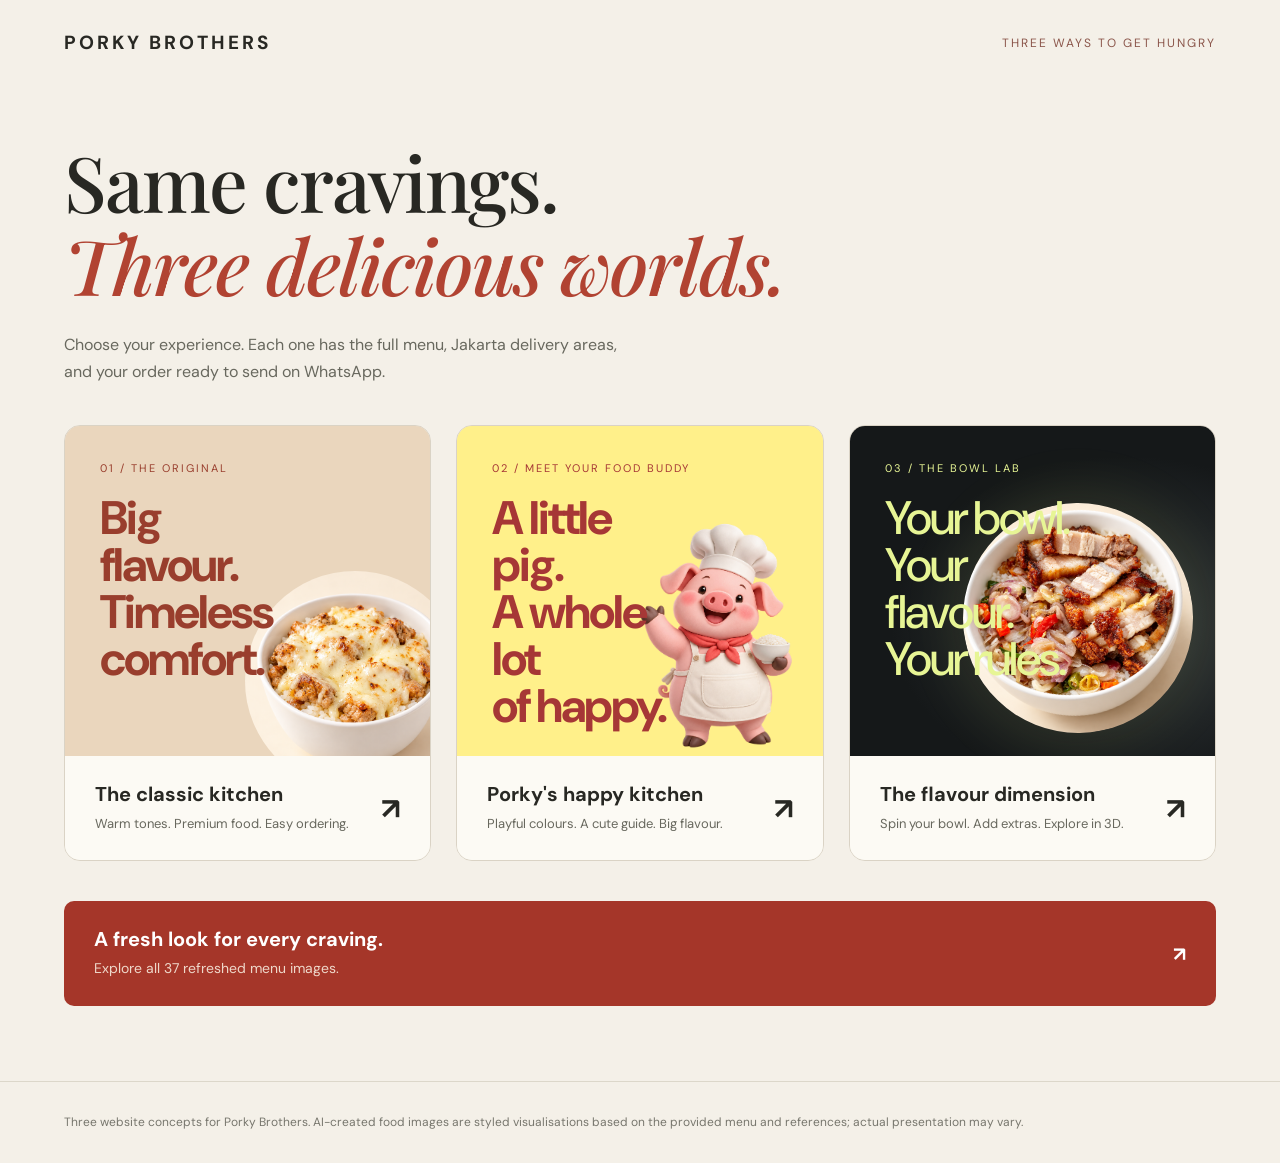
==== index.html @ d67dcb83 "Publish three Porky Brothers website concepts" ====
<!doctype html><html lang="en"><head><meta charset="utf-8"><meta name="viewport" content="width=device-width,initial-scale=1"><title>Porky Brothers — The next serving</title><link rel="icon" href="assets/logo.jpeg"><style>@import url('https://fonts.googleapis.com/css2?family=DM+Sans:wght@400;500;600;700&family=Playfair+Display:ital,wght@0,500;1,500&display=swap');*{box-sizing:border-box}body{margin:0;background:#f4f0e8;color:#282823;font-family:'DM Sans',sans-serif}header,main,footer{max-width:1340px;margin:auto;padding:30px 5%}header{display:flex;align-items:center;justify-content:space-between;font-size:12px;letter-spacing:2px}header strong{font-size:19px;letter-spacing:3px}header span{color:#8b564b}h1{font:500 clamp(42px,6vw,78px)/1.08 'Playfair Display',serif;letter-spacing:-2px;margin:25px 0}h1 em{color:#b14332}p{line-height:1.7;color:#68685e}.concepts{display:grid;grid-template-columns:repeat(3,1fr);gap:25px;margin:40px 0}a{color:inherit}.concept{display:block;text-decoration:none;overflow:hidden;border-radius:16px;border:1px solid #dad3c5;transition:transform .25s}.concept:hover{transform:translateY(-5px)}.art{height:330px;position:relative;padding:35px;overflow:hidden}.playful .art{background:#fff08a;color:#a63736}.future .art{background:radial-gradient(ellipse at 75% 60%,#363c40,#151819 60%);color:#e7f595}.art img{position:absolute;right:-15px;bottom:-45px;width:65%;height:100%;object-fit:contain}.future .art img{object-fit:cover;width:230px;height:230px;border-radius:50%;right:22px;bottom:23px;box-shadow:0 0 70px #e7f52518;transform:rotate(-12deg)}.art h2{font-size:47px;line-height:1;margin:0;letter-spacing:-2px;position:relative;z-index:1;width:65%}.art span{font-size:11px;letter-spacing:2px;display:block;margin-bottom:20px}.future h2{font-weight:500}.details{padding:25px 30px;background:#fcfaf4;display:flex;gap:20px;align-items:center;justify-content:space-between}.details h3{font-size:20px;margin:0 0 6px}.details p{font-size:13px;margin:0}.details b{font-size:30px}.gallery-link{display:flex;align-items:center;justify-content:space-between;background:#a53629;color:white;padding:25px 30px;border-radius:10px;text-decoration:none}.gallery-link p{color:#efd8ca;font-size:14px;margin:5px 0 0}.gallery-link strong{font-size:20px}footer{font-size:12px;color:#77766d;border-top:1px solid #dcd7ca;margin-top:45px;line-height:1.7}@media(max-width:1000px){.concepts{grid-template-columns:1fr}.art{height:300px}.art h2{font-size:43px}header span{font-size:9px;letter-spacing:1px}.details{padding:22px}.gallery-link{padding:23px;gap:15px}}@media(prefers-reduced-motion:reduce){*{transition:none!important}}</style></head><body><header><strong>PORKY BROTHERS</strong><span>THREE WAYS TO GET HUNGRY</span></header><main><h1>Same cravings.<br><em>Three delicious worlds.</em></h1><p>Choose your experience. Each one has the full menu, Jakarta delivery areas,<br>and your order ready to send on WhatsApp.</p><div class="concepts"><a class="concept classic" href="classic/"><div class="art" style="background:#ead6bd;color:#993e2d"><span>01 / THE ORIGINAL</span><h2>Big flavour.<br>Timeless<br>comfort.</h2><img src="shared/generated/p8.png" alt="Mozzarella pork bowl" style="object-fit:cover;border-radius:50%;width:220px;height:220px;bottom:-35px;right:-35px"></div><div class="details"><div><h3>The classic kitchen</h3><p>Warm tones. Premium food. Easy ordering.</p></div><b>↗</b></div></a><a class="concept playful" href="playful/"><div class="art"><span>02 / MEET YOUR FOOD BUDDY</span><h2>A little pig.<br>A whole lot<br>of happy.</h2><img src="shared/generated/mascot.png" alt="Porky, our friendly pig chef" onerror="this.style.visibility='hidden'"></div><div class="details"><div><h3>Porky's happy kitchen</h3><p>Playful colours. A cute guide. Big flavour.</p></div><b>↗</b></div></a><a class="concept future" href="future/"><div class="art"><span>03 / THE BOWL LAB</span><h2>Your bowl.<br>Your flavour.<br>Your rules.</h2><img src="shared/generated/p1.png" alt="Porky Brothers signature pork bowl" onerror="this.src='assets/bowl%201.jpeg';this.onerror=null"></div><div class="details"><div><h3>The flavour dimension</h3><p>Spin your bowl. Add extras. Explore in 3D.</p></div><b>↗</b></div></a></div><a class="gallery-link" href="gallery.html"><div><strong>A fresh look for every craving.</strong><p>Explore all 37 refreshed menu images.</p></div><strong>↗</strong></a></main><footer>Three website concepts for Porky Brothers. AI-created food images are styled visualisations based on the provided menu and references; actual presentation may vary.</footer></body></html>
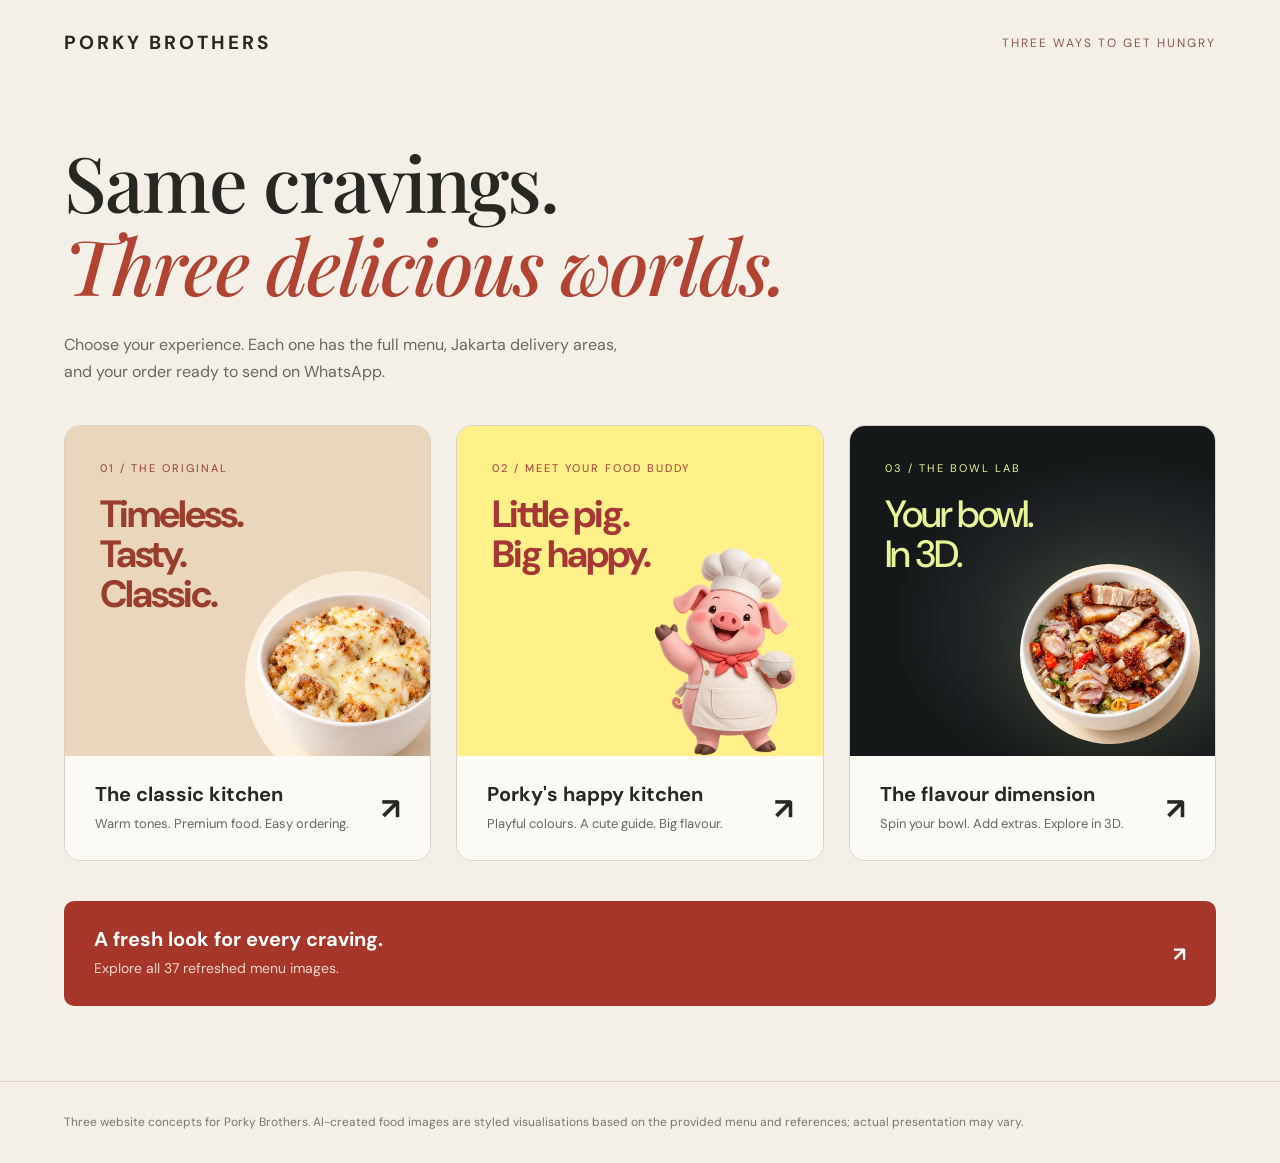
==== commit d0c3708f: "Polish comparison cards for desktop and mobile" ====
--- a/index.html
+++ b/index.html
@@ -1 +1 @@
-<!doctype html><html lang="en"><head><meta charset="utf-8"><meta name="viewport" content="width=device-width,initial-scale=1"><title>Porky Brothers — The next serving</title><link rel="icon" href="assets/logo.jpeg"><style>@import url('https://fonts.googleapis.com/css2?family=DM+Sans:wght@400;500;600;700&family=Playfair+Display:ital,wght@0,500;1,500&display=swap');*{box-sizing:border-box}body{margin:0;background:#f4f0e8;color:#282823;font-family:'DM Sans',sans-serif}header,main,footer{max-width:1340px;margin:auto;padding:30px 5%}header{display:flex;align-items:center;justify-content:space-between;font-size:12px;letter-spacing:2px}header strong{font-size:19px;letter-spacing:3px}header span{color:#8b564b}h1{font:500 clamp(42px,6vw,78px)/1.08 'Playfair Display',serif;letter-spacing:-2px;margin:25px 0}h1 em{color:#b14332}p{line-height:1.7;color:#68685e}.concepts{display:grid;grid-template-columns:repeat(3,1fr);gap:25px;margin:40px 0}a{color:inherit}.concept{display:block;text-decoration:none;overflow:hidden;border-radius:16px;border:1px solid #dad3c5;transition:transform .25s}.concept:hover{transform:translateY(-5px)}.art{height:330px;position:relative;padding:35px;overflow:hidden}.playful .art{background:#fff08a;color:#a63736}.future .art{background:radial-gradient(ellipse at 75% 60%,#363c40,#151819 60%);color:#e7f595}.art img{position:absolute;right:-15px;bottom:-45px;width:65%;height:100%;object-fit:contain}.future .art img{object-fit:cover;width:230px;height:230px;border-radius:50%;right:22px;bottom:23px;box-shadow:0 0 70px #e7f52518;transform:rotate(-12deg)}.art h2{font-size:47px;line-height:1;margin:0;letter-spacing:-2px;position:relative;z-index:1;width:65%}.art span{font-size:11px;letter-spacing:2px;display:block;margin-bottom:20px}.future h2{font-weight:500}.details{padding:25px 30px;background:#fcfaf4;display:flex;gap:20px;align-items:center;justify-content:space-between}.details h3{font-size:20px;margin:0 0 6px}.details p{font-size:13px;margin:0}.details b{font-size:30px}.gallery-link{display:flex;align-items:center;justify-content:space-between;background:#a53629;color:white;padding:25px 30px;border-radius:10px;text-decoration:none}.gallery-link p{color:#efd8ca;font-size:14px;margin:5px 0 0}.gallery-link strong{font-size:20px}footer{font-size:12px;color:#77766d;border-top:1px solid #dcd7ca;margin-top:45px;line-height:1.7}@media(max-width:1000px){.concepts{grid-template-columns:1fr}.art{height:300px}.art h2{font-size:43px}header span{font-size:9px;letter-spacing:1px}.details{padding:22px}.gallery-link{padding:23px;gap:15px}}@media(prefers-reduced-motion:reduce){*{transition:none!important}}</style></head><body><header><strong>PORKY BROTHERS</strong><span>THREE WAYS TO GET HUNGRY</span></header><main><h1>Same cravings.<br><em>Three delicious worlds.</em></h1><p>Choose your experience. Each one has the full menu, Jakarta delivery areas,<br>and your order ready to send on WhatsApp.</p><div class="concepts"><a class="concept classic" href="classic/"><div class="art" style="background:#ead6bd;color:#993e2d"><span>01 / THE ORIGINAL</span><h2>Big flavour.<br>Timeless<br>comfort.</h2><img src="shared/generated/p8.png" alt="Mozzarella pork bowl" style="object-fit:cover;border-radius:50%;width:220px;height:220px;bottom:-35px;right:-35px"></div><div class="details"><div><h3>The classic kitchen</h3><p>Warm tones. Premium food. Easy ordering.</p></div><b>↗</b></div></a><a class="concept playful" href="playful/"><div class="art"><span>02 / MEET YOUR FOOD BUDDY</span><h2>A little pig.<br>A whole lot<br>of happy.</h2><img src="shared/generated/mascot.png" alt="Porky, our friendly pig chef" onerror="this.style.visibility='hidden'"></div><div class="details"><div><h3>Porky's happy kitchen</h3><p>Playful colours. A cute guide. Big flavour.</p></div><b>↗</b></div></a><a class="concept future" href="future/"><div class="art"><span>03 / THE BOWL LAB</span><h2>Your bowl.<br>Your flavour.<br>Your rules.</h2><img src="shared/generated/p1.png" alt="Porky Brothers signature pork bowl" onerror="this.src='assets/bowl%201.jpeg';this.onerror=null"></div><div class="details"><div><h3>The flavour dimension</h3><p>Spin your bowl. Add extras. Explore in 3D.</p></div><b>↗</b></div></a></div><a class="gallery-link" href="gallery.html"><div><strong>A fresh look for every craving.</strong><p>Explore all 37 refreshed menu images.</p></div><strong>↗</strong></a></main><footer>Three website concepts for Porky Brothers. AI-created food images are styled visualisations based on the provided menu and references; actual presentation may vary.</footer></body></html>
+<!doctype html><html lang="en"><head><meta charset="utf-8"><meta name="viewport" content="width=device-width,initial-scale=1"><title>Porky Brothers — The next serving</title><link rel="icon" href="assets/logo.jpeg"><style>@import url('https://fonts.googleapis.com/css2?family=DM+Sans:wght@400;500;600;700&family=Playfair+Display:ital,wght@0,500;1,500&display=swap');*{box-sizing:border-box}body{margin:0;background:#f4f0e8;color:#282823;font-family:'DM Sans',sans-serif}header,main,footer{max-width:1340px;margin:auto;padding:30px 5%}header{display:flex;align-items:center;justify-content:space-between;font-size:12px;letter-spacing:2px}header strong{font-size:19px;letter-spacing:3px}header span{color:#8b564b}h1{font:500 clamp(42px,6vw,78px)/1.08 'Playfair Display',serif;letter-spacing:-2px;margin:25px 0}h1 em{color:#b14332}p{line-height:1.7;color:#68685e}.concepts{display:grid;grid-template-columns:repeat(3,1fr);gap:25px;margin:40px 0}a{color:inherit}.concept{display:block;text-decoration:none;overflow:hidden;border-radius:16px;border:1px solid #dad3c5;transition:transform .25s}.concept:hover{transform:translateY(-5px)}.art{height:330px;position:relative;padding:35px;overflow:hidden}.playful .art{background:#fff08a;color:#a63736}.future .art{background:radial-gradient(ellipse at 75% 60%,#363c40,#151819 60%);color:#e7f595}.art img{position:absolute;right:-15px;bottom:-45px;width:65%;height:100%;object-fit:contain}.future .art img{object-fit:cover;width:230px;height:230px;border-radius:50%;right:22px;bottom:23px;box-shadow:0 0 70px #e7f52518;transform:rotate(-12deg)}.art h2{font-size:47px;line-height:1;margin:0;letter-spacing:-2px;position:relative;z-index:1;width:65%}.art span{font-size:11px;letter-spacing:2px;display:block;margin-bottom:20px}.future h2{font-weight:500}.details{padding:25px 30px;background:#fcfaf4;display:flex;gap:20px;align-items:center;justify-content:space-between}.details h3{font-size:20px;margin:0 0 6px}.details p{font-size:13px;margin:0}.details b{font-size:30px}.gallery-link{display:flex;align-items:center;justify-content:space-between;background:#a53629;color:white;padding:25px 30px;border-radius:10px;text-decoration:none}.gallery-link p{color:#efd8ca;font-size:14px;margin:5px 0 0}.gallery-link strong{font-size:20px}footer{font-size:12px;color:#77766d;border-top:1px solid #dcd7ca;margin-top:45px;line-height:1.7}@media(max-width:1000px){.concepts{grid-template-columns:1fr}.art{height:300px}.art h2{font-size:43px}header span{font-size:9px;letter-spacing:1px}.details{padding:22px}.gallery-link{padding:23px;gap:15px}}@media(prefers-reduced-motion:reduce){*{transition:none!important}}.art h2{font-size:38px;line-height:1.05;width:100%}.art img{height:72%;width:60%;bottom:-15px}.future .art img{width:180px;height:180px;bottom:12px;right:15px}@media(max-width:1000px){.art h2{font-size:43px}.art img{height:95%;width:55%}.future .art img{width:200px;height:200px}}@media(max-width:430px){.art h2{font-size:37px}.art img{height:70%;width:55%}.future .art img{width:170px;height:170px}}</style></head><body><header><strong>PORKY BROTHERS</strong><span>THREE WAYS TO GET HUNGRY</span></header><main><h1>Same cravings.<br><em>Three delicious worlds.</em></h1><p>Choose your experience. Each one has the full menu, Jakarta delivery areas,<br>and your order ready to send on WhatsApp.</p><div class="concepts"><a class="concept classic" href="classic/"><div class="art" style="background:#ead6bd;color:#993e2d"><span>01 / THE ORIGINAL</span><h2>Timeless.<br>Tasty.<br>Classic.</h2><img src="shared/generated/p8.png" alt="Mozzarella pork bowl" style="object-fit:cover;border-radius:50%;width:220px;height:220px;bottom:-35px;right:-35px"></div><div class="details"><div><h3>The classic kitchen</h3><p>Warm tones. Premium food. Easy ordering.</p></div><b>↗</b></div></a><a class="concept playful" href="playful/"><div class="art"><span>02 / MEET YOUR FOOD BUDDY</span><h2>Little pig.<br>Big happy.</h2><img src="shared/generated/mascot.png" alt="Porky, our friendly pig chef" onerror="this.style.visibility='hidden'"></div><div class="details"><div><h3>Porky's happy kitchen</h3><p>Playful colours. A cute guide. Big flavour.</p></div><b>↗</b></div></a><a class="concept future" href="future/"><div class="art"><span>03 / THE BOWL LAB</span><h2>Your bowl.<br>In 3D.</h2><img src="shared/generated/p1.png" alt="Porky Brothers signature pork bowl" onerror="this.src='assets/bowl%201.jpeg';this.onerror=null"></div><div class="details"><div><h3>The flavour dimension</h3><p>Spin your bowl. Add extras. Explore in 3D.</p></div><b>↗</b></div></a></div><a class="gallery-link" href="gallery.html"><div><strong>A fresh look for every craving.</strong><p>Explore all 37 refreshed menu images.</p></div><strong>↗</strong></a></main><footer>Three website concepts for Porky Brothers. AI-created food images are styled visualisations based on the provided menu and references; actual presentation may vary.</footer></body></html>
